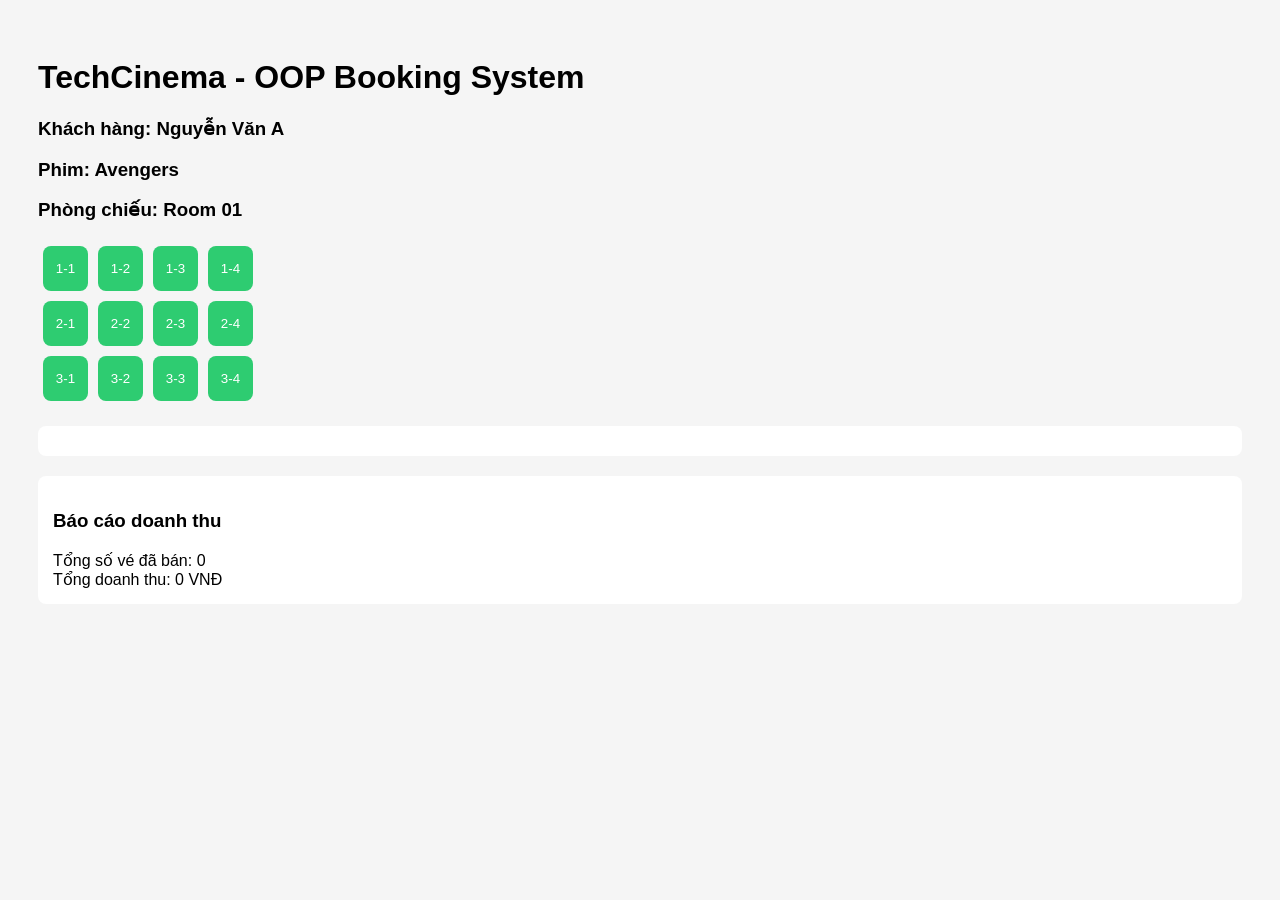
==== mini_21_projec4/index.html @ 23abfb46 "update" ====
<!DOCTYPE html>
<html lang="vi">
<head>
  <meta charset="UTF-8">
  <title>TechCinema OOP</title>
  <style>
    body {
      font-family: Arial, sans-serif;
      padding: 30px;
      background: #f5f5f5;
    }

    .seat {
      width: 45px;
      height: 45px;
      margin: 5px;
      border: none;
      border-radius: 8px;
      background: #2ecc71;
      color: white;
      cursor: pointer;
    }

    .seat.booked {
      background: #e74c3c;
      cursor: not-allowed;
    }

    #seatContainer {
      margin-top: 20px;
    }

    #result, #report {
      margin-top: 20px;
      padding: 15px;
      background: white;
      border-radius: 8px;
    }
  </style>
</head>
<body>

  <h1>TechCinema - OOP Booking System</h1>

  <h3>Khách hàng: Nguyễn Văn A</h3>
  <h3>Phim: Avengers</h3>
  <h3>Phòng chiếu: Room 01</h3>

  <div id="seatContainer"></div>

  <div id="result"></div>
  <div id="report"></div>

  <script>
    class Movie {
      #basePrice;

      constructor(id, title, basePrice = 0) {
        this.id = id;
        this.title = title;
        this.basePrice = basePrice;
      }

      get basePrice() {
        return this.#basePrice;
      }

      set basePrice(value) {
        if (typeof value !== "number" || value < 0) {
          throw new Error("Giá vé không được âm hoặc sai kiểu dữ liệu");
        }
        this.#basePrice = value;
      }
    }

    class Room {
      #seatMap;

      constructor(roomId, rows = 3, cols = 4) {
        this.roomId = roomId;
        this.#seatMap = [];

        for (let i = 0; i < rows; i++) {
          const row = [];
          for (let j = 0; j < cols; j++) {
            row.push(false);
          }
          this.#seatMap.push(row);
        }
      }

      get seatMap() {
        return this.#seatMap.map(row => [...row]);
      }

      set seatMap(newSeatMap) {
        if (!Array.isArray(newSeatMap) || newSeatMap.length === 0) {
          throw new Error("Sơ đồ ghế không hợp lệ");
        }

        const isValid = newSeatMap.every(row =>
          Array.isArray(row) && row.every(seat => typeof seat === "boolean")
        );

        if (!isValid) {
          throw new Error("Sơ đồ ghế chỉ được chứa giá trị true hoặc false");
        }

        this.#seatMap = newSeatMap.map(row => [...row]);
      }

      bookSeat(row, col) {
        if (
          row < 0 ||
          col < 0 ||
          row >= this.#seatMap.length ||
          col >= this.#seatMap[row].length
        ) {
          return false;
        }

        if (this.#seatMap[row][col] === true) {
          return false;
        }

        this.#seatMap[row][col] = true;
        return true;
      }

      isSeatBooked(row, col) {
        return this.#seatMap[row][col] === true;
      }
    }

    class Customer {
      #balance;

      constructor(id, name, balance = 0) {
        this.id = id;
        this.name = name;
        this.balance = balance;
      }

      get balance() {
        return this.#balance;
      }

      set balance(value) {
        if (typeof value !== "number" || value < 0) {
          throw new Error("Số dư khách hàng không hợp lệ");
        }
        this.#balance = value;
      }
    }

    class Ticket {
      #price;

      constructor(ticketId, movie, room, customer, row, col, price) {
        this.ticketId = ticketId;
        this.movie = movie;
        this.room = room;
        this.customer = customer;
        this.row = row;
        this.col = col;
        this.price = price;
        this.createdAt = new Date();
      }

      get price() {
        return this.#price;
      }

      set price(value) {
        if (typeof value !== "number" || value < 0) {
          throw new Error("Giá vé của ticket không hợp lệ");
        }
        this.#price = value;
      }

      getInfo() {
        return `
          Mã vé: ${this.ticketId}<br>
          Khách hàng: ${this.customer.name}<br>
          Phim: ${this.movie.title}<br>
          Phòng: ${this.room.roomId}<br>
          Ghế: Hàng ${this.row + 1}, Cột ${this.col + 1}<br>
          Giá vé: ${this.price.toLocaleString()} VNĐ
        `;
      }
    }

    class Transaction {
      constructor(transactionId, ticket) {
        this.transactionId = transactionId;
        this.ticket = ticket;
        this.createdAt = new Date();
      }
    }

    class BookingSystem {
      #transactionHistory;
      #revenue;

      constructor(rooms = [], movies = []) {
        this.rooms = rooms;
        this.movies = movies;
        this.#transactionHistory = [];
        this.#revenue = 0;
      }

      get revenue() {
        return this.#revenue;
      }

      get transactionHistory() {
        return [...this.#transactionHistory];
      }

      findRoom(roomId) {
        return this.rooms.find(room => room.roomId === roomId);
      }

      findMovie(movieId) {
        return this.movies.find(movie => movie.id === movieId);
      }

      buyTicket(customer, movieId, roomId, row, col) {
        const movie = this.findMovie(movieId);
        const room = this.findRoom(roomId);

        if (!movie || !room) {
          return null;
        }

        const isBooked = room.bookSeat(row, col);

        if (!isBooked) {
          return null;
        }

        const ticket = new Ticket(
          "TICKET-" + Date.now(),
          movie,
          room,
          customer,
          row,
          col,
          movie.basePrice
        );

        const transaction = new Transaction(
          "TRANS-" + Date.now(),
          ticket
        );

        this.#transactionHistory.push(transaction);
        this.#revenue += ticket.price;

        return ticket;
      }

      getDailyReport() {
        const totalTickets = this.#transactionHistory.length;

        const totalRevenue = this.#transactionHistory.reduce((sum, transaction) => {
          return sum + transaction.ticket.price;
        }, 0);

        return {
          totalTickets,
          totalRevenue
        };
      }

      renderSeats(roomId, movieId, customer, containerId) {
        const room = this.findRoom(roomId);
        const container = document.getElementById(containerId);

        container.innerHTML = "";

        const seatMap = room.seatMap;

        seatMap.forEach((row, rowIndex) => {
          const rowDiv = document.createElement("div");

          row.forEach((seat, colIndex) => {
            const button = document.createElement("button");
            button.className = "seat";
            button.textContent = `${rowIndex + 1}-${colIndex + 1}`;

            if (seat === true) {
              button.classList.add("booked");
            }

            button.addEventListener("click", () => {
              const ticket = this.buyTicket(
                customer,
                movieId,
                roomId,
                rowIndex,
                colIndex
              );

              const result = document.getElementById("result");

              if (ticket) {
                result.innerHTML = `
                  <h3>Đặt vé thành công</h3>
                  ${ticket.getInfo()}
                `;
              } else {
                result.innerHTML = "<h3>Ghế đã được đặt hoặc không hợp lệ</h3>";
              }

              this.renderSeats(roomId, movieId, customer, containerId);
              this.renderReport();
            });

            rowDiv.appendChild(button);
          });

          container.appendChild(rowDiv);
        });
      }

      renderReport() {
        const report = this.getDailyReport();

        document.getElementById("report").innerHTML = `
          <h3>Báo cáo doanh thu</h3>
          Tổng số vé đã bán: ${report.totalTickets}<br>
          Tổng doanh thu: ${report.totalRevenue.toLocaleString()} VNĐ
        `;
      }
    }

    const movie1 = new Movie("M01", "Avengers", 90000);
    const movie2 = new Movie("M02", "Spider Man", 85000);

    const room1 = new Room("R01", 3, 4);
    const room2 = new Room("R02", 4, 5);

    const customer1 = new Customer("C01", "Nguyễn Văn A", 500000);

    const bookingSystem = new BookingSystem(
      [room1, room2],
      [movie1, movie2]
    );

    bookingSystem.renderSeats("R01", "M01", customer1, "seatContainer");
    bookingSystem.renderReport();
  </script>

</body>
</html>
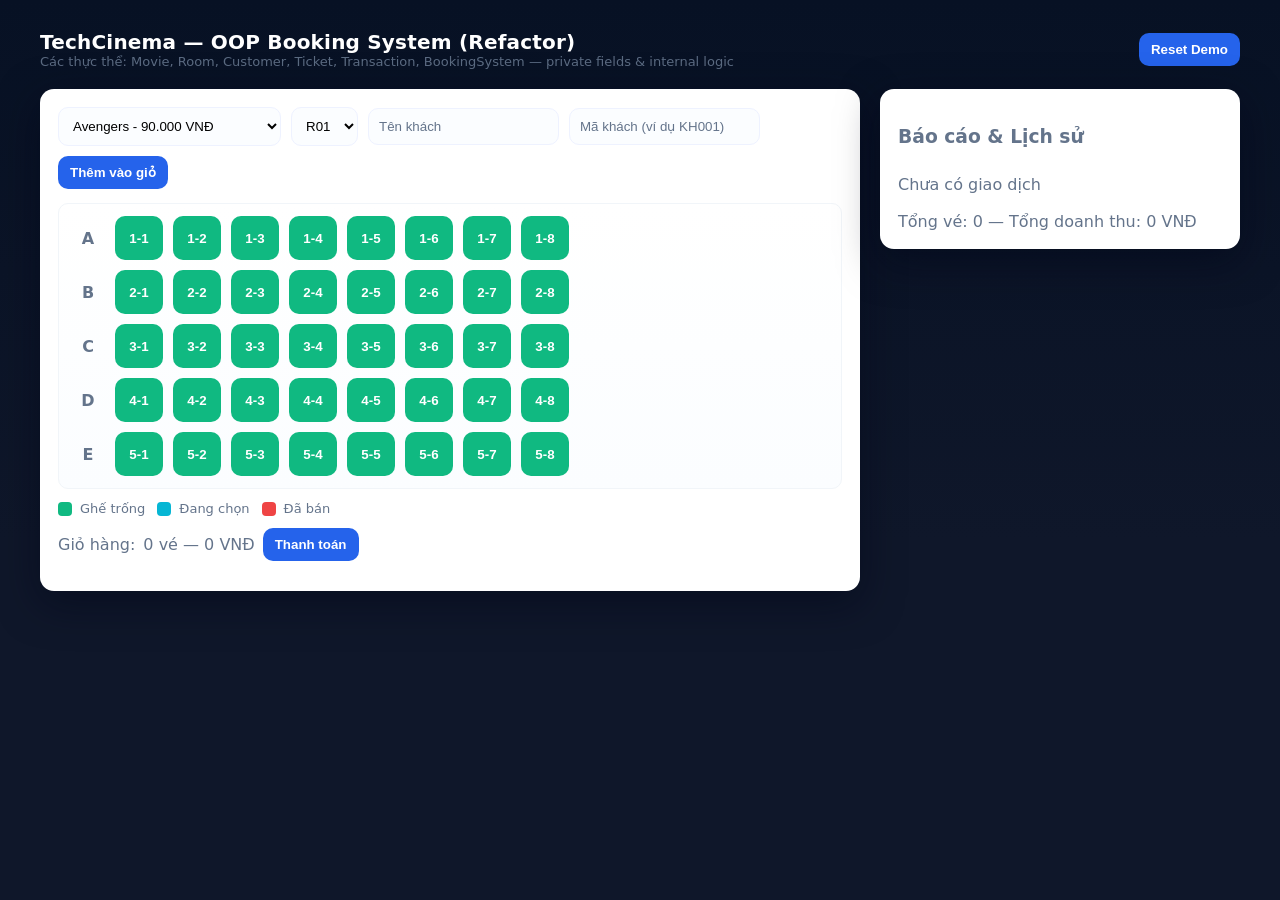
==== commit f03865a7: "update" ====
--- a/mini_21_projec4/index.html
+++ b/mini_21_projec4/index.html
@@ -1,356 +1,370 @@
 <!DOCTYPE html>
 <html lang="vi">
-<head>
-  <meta charset="UTF-8">
-  <title>TechCinema OOP</title>
-  <style>
-    body {
-      font-family: Arial, sans-serif;
-      padding: 30px;
-      background: #f5f5f5;
-    }
-
-    .seat {
-      width: 45px;
-      height: 45px;
-      margin: 5px;
-      border: none;
-      border-radius: 8px;
-      background: #2ecc71;
-      color: white;
-      cursor: pointer;
-    }
-
-    .seat.booked {
-      background: #e74c3c;
-      cursor: not-allowed;
-    }
-
-    #seatContainer {
-      margin-top: 20px;
-    }
-
-    #result, #report {
-      margin-top: 20px;
-      padding: 15px;
-      background: white;
-      border-radius: 8px;
-    }
-  </style>
-</head>
-<body>
-
-  <h1>TechCinema - OOP Booking System</h1>
-
-  <h3>Khách hàng: Nguyễn Văn A</h3>
-  <h3>Phim: Avengers</h3>
-  <h3>Phòng chiếu: Room 01</h3>
-
-  <div id="seatContainer"></div>
-
-  <div id="result"></div>
-  <div id="report"></div>
-
-  <script>
-    class Movie {
-      #basePrice;
-
-      constructor(id, title, basePrice = 0) {
-        this.id = id;
-        this.title = title;
-        this.basePrice = basePrice;
-      }
-
-      get basePrice() {
-        return this.#basePrice;
-      }
-
-      set basePrice(value) {
-        if (typeof value !== "number" || value < 0) {
-          throw new Error("Giá vé không được âm hoặc sai kiểu dữ liệu");
-        }
-        this.#basePrice = value;
-      }
-    }
-
-    class Room {
-      #seatMap;
-
-      constructor(roomId, rows = 3, cols = 4) {
-        this.roomId = roomId;
-        this.#seatMap = [];
-
-        for (let i = 0; i < rows; i++) {
-          const row = [];
-          for (let j = 0; j < cols; j++) {
-            row.push(false);
+  <head>
+    <meta charset="utf-8" />
+    <meta name="viewport" content="width=device-width,initial-scale=1" />
+    <title>TechCinema - OOP Refactor</title>
+    <style>
+      :root{
+        --bg-0: #071124;
+        --bg-1: #0f172a;
+        --card: #ffffff;
+        --accent: #2563eb;
+        --accent-2: #06b6d4;
+        --success: #10b981;
+        --danger: #ef4444;
+        --muted: #64748b;
+      }
+      *,*::before,*::after{box-sizing:border-box}
+      body{
+        font-family: Inter, ui-sans-serif, system-ui, -apple-system, "Segoe UI", Roboto, "Helvetica Neue", Arial;
+        margin:0;min-height:100vh;padding:30px;background:linear-gradient(180deg,var(--bg-0) 0%, var(--bg-1) 60%);color:#0b1220;
+      }
+
+      .container{max-width:1200px;margin:0 auto}
+
+      header{display:flex;align-items:center;justify-content:space-between;color:#fff;margin-bottom:20px}
+      header h1{margin:0;font-size:20px;letter-spacing:0.2px}
+      header .muted{opacity:0.9;font-size:13px}
+
+      .layout{display:grid;grid-template-columns:1fr 360px;gap:20px}
+
+      .card{background:var(--card);border-radius:14px;padding:18px;box-shadow:0 12px 40px rgba(2,6,23,0.5)}
+
+      .controls{display:flex;gap:10px;align-items:center;margin-bottom:14px;flex-wrap:wrap}
+      select,input{padding:10px;border-radius:10px;border:1px solid #eef2ff;background:#fbfdff}
+      input::placeholder{color:var(--muted)}
+
+      .controls .btn{display:inline-flex;align-items:center;gap:8px}
+
+      #seatContainer{display:flex;flex-direction:column;gap:10px;padding:12px;border-radius:10px;border:1px solid #f1f5f9;background:linear-gradient(180deg,#ffffff, #fbfdff)}
+
+      .seat-row{display:flex;gap:10px;align-items:center}
+      .row-label{width:34px;color:var(--muted);font-weight:800;text-align:center}
+
+      .seat{width:48px;height:44px;border-radius:10px;border:0;color:#fff;font-weight:800;cursor:pointer;transition:transform .12s ease, box-shadow .12s ease}
+      .seat:hover{transform:translateY(-4px);box-shadow:0 8px 18px rgba(16,24,40,0.12)}
+      .seat.free{background:var(--success)}
+      .seat.booked{background:var(--danger);cursor:not-allowed;opacity:0.95}
+      .seat.selected{background:var(--accent-2)}
+
+      .legend{display:flex;gap:12px;align-items:center;margin-top:12px}
+      .legend-item{display:inline-flex;gap:8px;align-items:center;font-size:13px;color:var(--muted)}
+      .legend-dot{width:14px;height:14px;border-radius:4px}
+
+      .panel-compact{display:grid;gap:10px}
+      .btn{padding:9px 12px;border-radius:10px;border:0;cursor:pointer;background:var(--accent);color:#fff;font-weight:700}
+      .btn.secondary{background:#6b7280}
+
+      .muted{color:var(--muted)}
+      .list{max-height:360px;overflow:auto;display:grid;gap:10px}
+
+      #result > div{border-radius:10px;padding:10px}
+
+      @media(max-width:980px){
+        .layout{grid-template-columns:1fr}
+        .controls{justify-content:flex-start}
+      }
+    </style>
+  </head>
+  <body>
+    <div class="container">
+      <header>
+        <div>
+          <h1>TechCinema — OOP Booking System (Refactor)</h1>
+          <div class="muted">Các thực thể: Movie, Room, Customer, Ticket, Transaction, BookingSystem — private fields & internal logic</div>
+        </div>
+        <div>
+          <button id="resetBtn" class="btn">Reset Demo</button>
+        </div>
+      </header>
+
+      <div class="layout">
+        <main class="card">
+          <div class="controls">
+            <select id="movieSelect"></select>
+            <select id="roomSelect"></select>
+            <input id="customerName" placeholder="Tên khách" />
+            <input id="customerId" placeholder="Mã khách (ví dụ KH001)" />
+            <button id="addToCart" class="btn">Thêm vào giỏ</button>
+          </div>
+
+          <div id="seatContainer"></div>
+
+          <div class="legend" aria-hidden="true">
+            <div class="legend-item"><span class="legend-dot" style="background:var(--success)"></span> Ghế trống</div>
+            <div class="legend-item"><span class="legend-dot" style="background:var(--accent-2)"></span> Đang chọn</div>
+            <div class="legend-item"><span class="legend-dot" style="background:var(--danger)"></span> Đã bán</div>
+          </div>
+
+          <div style="margin-top:12px;display:flex;gap:8px;align-items:center">
+            <div class="muted">Giỏ hàng:</div>
+            <div id="cartSummary" class="muted">0 vé — 0 VNĐ</div>
+            <button id="checkoutBtn" class="btn">Thanh toán</button>
+          </div>
+
+          <div id="result" style="margin-top:12px"></div>
+        </main>
+
+        <aside>
+          <div class="card panel-compact">
+            <h3 class="muted">Báo cáo & Lịch sử</h3>
+            <div id="reportArea" class="list"></div>
+            <div id="dailyReport" class="muted" style="margin-top:8px"></div>
+          </div>
+        </aside>
+      </div>
+    </div>
+
+    <script>
+      // Utility deep clone & currency
+      const U = {
+        deepClone(v){ return JSON.parse(JSON.stringify(v)) },
+        formatVND(n){ return n.toLocaleString('vi-VN') + ' VNĐ' }
+      };
+
+      // --- Classes ---
+      class Movie {
+        #basePrice = 0;
+        constructor(id, title, basePrice = 0){
+          this.id = id ?? ('M' + Date.now());
+          this.title = title ?? 'Untitled';
+          this.basePrice = (typeof basePrice === 'number' ? basePrice : 0);
+        }
+        get basePrice(){ return this.#basePrice }
+        set basePrice(v){
+          if(typeof v !== 'number' || isNaN(v) || v < 0) throw new Error('Movie.basePrice phải là số >= 0');
+          this.#basePrice = v;
+        }
+      }
+
+      class Room {
+        #seatMap = [];
+        constructor(roomId, rows = 5, cols = 8, template=null){
+          this.roomId = roomId ?? ('R' + Math.floor(Math.random()*1000));
+          // initialize seatMap: false = free, true = booked
+          if(template && Array.isArray(template)){
+            // deep copy
+            this.#seatMap = U.deepClone(template).map(r => r.map(c => Boolean(c)));
+          } else {
+            for(let i=0;i<rows;i++){ this.#seatMap.push(new Array(cols).fill(false)); }
           }
-          this.#seatMap.push(row);
-        }
-      }
-
-      get seatMap() {
-        return this.#seatMap.map(row => [...row]);
-      }
-
-      set seatMap(newSeatMap) {
-        if (!Array.isArray(newSeatMap) || newSeatMap.length === 0) {
-          throw new Error("Sơ đồ ghế không hợp lệ");
-        }
-
-        const isValid = newSeatMap.every(row =>
-          Array.isArray(row) && row.every(seat => typeof seat === "boolean")
-        );
-
-        if (!isValid) {
-          throw new Error("Sơ đồ ghế chỉ được chứa giá trị true hoặc false");
-        }
-
-        this.#seatMap = newSeatMap.map(row => [...row]);
-      }
-
-      bookSeat(row, col) {
-        if (
-          row < 0 ||
-          col < 0 ||
-          row >= this.#seatMap.length ||
-          col >= this.#seatMap[row].length
-        ) {
-          return false;
-        }
-
-        if (this.#seatMap[row][col] === true) {
-          return false;
-        }
-
-        this.#seatMap[row][col] = true;
-        return true;
-      }
-
-      isSeatBooked(row, col) {
-        return this.#seatMap[row][col] === true;
-      }
-    }
-
-    class Customer {
-      #balance;
-
-      constructor(id, name, balance = 0) {
-        this.id = id;
-        this.name = name;
-        this.balance = balance;
-      }
-
-      get balance() {
-        return this.#balance;
-      }
-
-      set balance(value) {
-        if (typeof value !== "number" || value < 0) {
-          throw new Error("Số dư khách hàng không hợp lệ");
-        }
-        this.#balance = value;
-      }
-    }
-
-    class Ticket {
-      #price;
-
-      constructor(ticketId, movie, room, customer, row, col, price) {
-        this.ticketId = ticketId;
-        this.movie = movie;
-        this.room = room;
-        this.customer = customer;
-        this.row = row;
-        this.col = col;
-        this.price = price;
-        this.createdAt = new Date();
-      }
-
-      get price() {
-        return this.#price;
-      }
-
-      set price(value) {
-        if (typeof value !== "number" || value < 0) {
-          throw new Error("Giá vé của ticket không hợp lệ");
-        }
-        this.#price = value;
-      }
-
-      getInfo() {
-        return `
-          Mã vé: ${this.ticketId}<br>
-          Khách hàng: ${this.customer.name}<br>
-          Phim: ${this.movie.title}<br>
-          Phòng: ${this.room.roomId}<br>
-          Ghế: Hàng ${this.row + 1}, Cột ${this.col + 1}<br>
-          Giá vé: ${this.price.toLocaleString()} VNĐ
-        `;
-      }
-    }
-
-    class Transaction {
-      constructor(transactionId, ticket) {
-        this.transactionId = transactionId;
-        this.ticket = ticket;
-        this.createdAt = new Date();
-      }
-    }
-
-    class BookingSystem {
-      #transactionHistory;
-      #revenue;
-
-      constructor(rooms = [], movies = []) {
-        this.rooms = rooms;
-        this.movies = movies;
-        this.#transactionHistory = [];
-        this.#revenue = 0;
-      }
-
-      get revenue() {
-        return this.#revenue;
-      }
-
-      get transactionHistory() {
-        return [...this.#transactionHistory];
-      }
-
-      findRoom(roomId) {
-        return this.rooms.find(room => room.roomId === roomId);
-      }
-
-      findMovie(movieId) {
-        return this.movies.find(movie => movie.id === movieId);
-      }
-
-      buyTicket(customer, movieId, roomId, row, col) {
-        const movie = this.findMovie(movieId);
-        const room = this.findRoom(roomId);
-
-        if (!movie || !room) {
-          return null;
-        }
-
-        const isBooked = room.bookSeat(row, col);
-
-        if (!isBooked) {
-          return null;
-        }
-
-        const ticket = new Ticket(
-          "TICKET-" + Date.now(),
-          movie,
-          room,
-          customer,
-          row,
-          col,
-          movie.basePrice
-        );
-
-        const transaction = new Transaction(
-          "TRANS-" + Date.now(),
-          ticket
-        );
-
-        this.#transactionHistory.push(transaction);
-        this.#revenue += ticket.price;
-
-        return ticket;
-      }
-
-      getDailyReport() {
-        const totalTickets = this.#transactionHistory.length;
-
-        const totalRevenue = this.#transactionHistory.reduce((sum, transaction) => {
-          return sum + transaction.ticket.price;
-        }, 0);
-
-        return {
-          totalTickets,
-          totalRevenue
-        };
-      }
-
-      renderSeats(roomId, movieId, customer, containerId) {
-        const room = this.findRoom(roomId);
-        const container = document.getElementById(containerId);
-
-        container.innerHTML = "";
-
-        const seatMap = room.seatMap;
-
-        seatMap.forEach((row, rowIndex) => {
-          const rowDiv = document.createElement("div");
-
-          row.forEach((seat, colIndex) => {
-            const button = document.createElement("button");
-            button.className = "seat";
-            button.textContent = `${rowIndex + 1}-${colIndex + 1}`;
-
-            if (seat === true) {
-              button.classList.add("booked");
-            }
-
-            button.addEventListener("click", () => {
-              const ticket = this.buyTicket(
-                customer,
-                movieId,
-                roomId,
-                rowIndex,
-                colIndex
-              );
-
-              const result = document.getElementById("result");
-
-              if (ticket) {
-                result.innerHTML = `
-                  <h3>Đặt vé thành công</h3>
-                  ${ticket.getInfo()}
-                `;
-              } else {
-                result.innerHTML = "<h3>Ghế đã được đặt hoặc không hợp lệ</h3>";
+        }
+
+        // return deep copy to avoid external mutation
+        get seatMap(){ return this.#seatMap.map(r => [...r]) }
+        set seatMap(map){
+          if(!Array.isArray(map) || !map.length) throw new Error('seatMap invalid');
+          if(!map.every(r => Array.isArray(r))) throw new Error('seatMap must be 2D array');
+          this.#seatMap = map.map(r => r.map(c => Boolean(c)));
+        }
+
+        rows(){ return this.#seatMap.length }
+        cols(){ return this.#seatMap[0]?.length ?? 0 }
+
+        isSeatBooked(row,col){
+          return !!(this.#seatMap[row] && this.#seatMap[row][col]);
+        }
+
+        // bookSeat returns true if success, false if already booked or invalid
+        bookSeat(row,col){
+          if(row<0||col<0||row>=this.rows()||col>=this.cols()) return false;
+          if(this.#seatMap[row][col]) return false;
+          this.#seatMap[row][col] = true;
+          return true;
+        }
+      }
+
+      class Customer {
+        #balance = 0;
+        constructor(id, name, balance=0){ this.id = id; this.name = name; this.balance = balance }
+        get balance(){ return this.#balance }
+        set balance(v){ if(typeof v!=='number' || v<0) throw new Error('Balance must be >=0'); this.#balance = v }
+      }
+
+      class Ticket {
+        #price = 0;
+        constructor(id, movie, room, customer, row, col, price){
+          this.id = id; this.movie = movie; this.room = room; this.customer = customer; this.row = row; this.col = col;
+          this.price = price; this.createdAt = new Date();
+        }
+        get price(){ return this.#price }
+        set price(v){ if(typeof v!=='number'||v<0) throw new Error('Ticket.price invalid'); this.#price = v }
+        info(){ return `${this.customer.name} - ${this.movie.title} - R${this.room.roomId} ${this.row+1}-${this.col+1} - ${U.formatVND(this.price)}` }
+      }
+
+      class Transaction {
+        constructor(id, items){ this.id = id; this.items = U.deepClone(items); this.createdAt = new Date(); this.total = items.reduce((s,i)=>s+i.price,0) }
+      }
+
+      class BookingSystem {
+        #transactionHistory = [];
+        #revenue = 0;
+        constructor(rooms = [], movies = []){ this.rooms = rooms; this.movies = movies }
+        get transactionHistory(){ return U.deepClone(this.#transactionHistory) }
+        get revenue(){ return this.#revenue }
+
+        findRoom(id){ return this.rooms.find(r=>r.roomId===id) }
+        findMovie(id){ return this.movies.find(m=>m.id===id) }
+
+        // buy multiple seats as items array {movieId, roomId, row, col, price, customer}
+        createTransaction(items){
+          if(!Array.isArray(items) || items.length===0) throw new Error('No items');
+          const tx = new Transaction('TX-'+Date.now(), items);
+          this.#transactionHistory.push(tx);
+          this.#revenue += tx.total;
+          return tx;
+        }
+
+        getDailyReport(){ return { totalTickets: this.#transactionHistory.reduce((s,tx)=>s+tx.items.length,0), totalRevenue: this.#revenue } }
+      }
+
+      // --- Demo data (no object literals for core entities) ---
+      const movieA = new Movie('M01','Avengers',90000);
+      const movieB = new Movie('M02','Dune Part Two',100000);
+
+      // small seat template: 5 rows x 8 cols
+      const room1 = new Room('R01',5,8);
+      const room2 = new Room('R02',4,6);
+
+      const demoCustomer = new Customer('C01','Nguyễn Văn A',500000);
+
+      const bookingSystem = new BookingSystem([room1,room2],[movieA,movieB]);
+
+      // --- UI logic ---
+      const dom = {
+        movieSelect: document.getElementById('movieSelect'),
+        roomSelect: document.getElementById('roomSelect'),
+        seatContainer: document.getElementById('seatContainer'),
+        customerName: document.getElementById('customerName'),
+        customerId: document.getElementById('customerId'),
+        addToCart: document.getElementById('addToCart'),
+        checkoutBtn: document.getElementById('checkoutBtn'),
+        cartSummary: document.getElementById('cartSummary'),
+        result: document.getElementById('result'),
+        reportArea: document.getElementById('reportArea'),
+        dailyReport: document.getElementById('dailyReport'),
+        resetBtn: document.getElementById('resetBtn')
+      };
+
+      let selectedSeats = [];
+
+      function renderSelectors(){
+        dom.movieSelect.innerHTML = bookingSystem.movies.map(m=>`<option value="${m.id}">${m.title} - ${U.formatVND(m.basePrice)}</option>`).join('');
+        dom.roomSelect.innerHTML = bookingSystem.rooms.map(r=>`<option value="${r.roomId}">${r.roomId}</option>`).join('');
+      }
+
+      function renderSeatMap(){
+        const roomId = dom.roomSelect.value || bookingSystem.rooms[0].roomId;
+        const movieId = dom.movieSelect.value || bookingSystem.movies[0].id;
+        const room = bookingSystem.findRoom(roomId);
+        const movie = bookingSystem.findMovie(movieId);
+
+        dom.seatContainer.innerHTML = '';
+        const map = room.seatMap; // deep copy
+
+        map.forEach((row, rIdx)=>{
+          const rowDiv = document.createElement('div'); rowDiv.className='seat-row';
+          const label = document.createElement('div'); label.className='row-label'; label.textContent=String.fromCharCode(65+rIdx);
+          rowDiv.appendChild(label);
+          row.forEach((booked,cIdx)=>{
+            const btn = document.createElement('button');
+            btn.className='seat ' + (booked? 'booked':'free');
+            btn.textContent = (rIdx+1) + '-' + (cIdx+1);
+            // use arrow function referencing bookingSystem to avoid this-binding issues
+            btn.addEventListener('click', ()=>{
+              if(room.isSeatBooked(rIdx,cIdx)){
+                showResult('Ghế đã được bán',false); return;
               }
-
-              this.renderSeats(roomId, movieId, customer, containerId);
-              this.renderReport();
+              const exists = selectedSeats.find(s=>s.roomId===roomId && s.row===rIdx && s.col===cIdx);
+              if(exists){ selectedSeats = selectedSeats.filter(s=>!(s.roomId===roomId&&s.row===rIdx&&s.col===cIdx)); }
+              else { selectedSeats.push({ movieId: movie.id, roomId: room.roomId, row:rIdx, col:cIdx, price: movie.basePrice, customerId: dom.customerId.value || demoCustomer.id, customerName: dom.customerName.value || demoCustomer.name }); }
+              renderSeatMap(); renderCartSummary();
             });
 
-            rowDiv.appendChild(button);
+            // style selected
+            const sel = selectedSeats.find(s=>s.roomId===roomId && s.row===rIdx && s.col===cIdx);
+            if(sel) btn.classList.remove('free'), btn.classList.add('selected');
+
+            rowDiv.appendChild(btn);
           });
-
-          container.appendChild(rowDiv);
+          dom.seatContainer.appendChild(rowDiv);
         });
       }
 
-      renderReport() {
-        const report = this.getDailyReport();
-
-        document.getElementById("report").innerHTML = `
-          <h3>Báo cáo doanh thu</h3>
-          Tổng số vé đã bán: ${report.totalTickets}<br>
-          Tổng doanh thu: ${report.totalRevenue.toLocaleString()} VNĐ
-        `;
-      }
-    }
-
-    const movie1 = new Movie("M01", "Avengers", 90000);
-    const movie2 = new Movie("M02", "Spider Man", 85000);
-
-    const room1 = new Room("R01", 3, 4);
-    const room2 = new Room("R02", 4, 5);
-
-    const customer1 = new Customer("C01", "Nguyễn Văn A", 500000);
-
-    const bookingSystem = new BookingSystem(
-      [room1, room2],
-      [movie1, movie2]
-    );
-
-    bookingSystem.renderSeats("R01", "M01", customer1, "seatContainer");
-    bookingSystem.renderReport();
-  </script>
-
-</body>
+      function renderCartSummary(){
+        const count = selectedSeats.length;
+        const total = selectedSeats.reduce((s,i)=>s+i.price,0);
+        dom.cartSummary.textContent = `${count} vé — ${U.formatVND(total)}`;
+      }
+
+      function showResult(msg, ok=true){ dom.result.innerHTML = `<div style="padding:8px;border-radius:8px;background:${ok?'#ecfccb':'#fee2e2'}">${msg}</div>` }
+
+      function addToCartHandler(){
+        if(selectedSeats.length===0){ showResult('Chưa chọn ghế nào',false); return }
+        showResult(`Đã thêm ${selectedSeats.length} vé vào giỏ. Nhấn Thanh toán để hoàn tất.`,true);
+      }
+
+      function checkoutHandler(){
+        try{
+          if(selectedSeats.length===0) throw new Error('Giỏ hàng rỗng');
+          // ensure customers provided
+          const cid = dom.customerId.value.trim() || demoCustomer.id;
+          const cname = dom.customerName.value.trim() || demoCustomer.name;
+          const customer = new Customer(cid, cname, demoCustomer.balance);
+
+          // attempt to book seats via Room.bookSeat to ensure encapsulation
+          const items = [];
+          for(const s of selectedSeats){
+            const room = bookingSystem.findRoom(s.roomId);
+            const ok = room.bookSeat(s.row,s.col);
+            if(!ok) throw new Error('Một ghế đã bị đặt trước khi thanh toán.');
+            items.push(new Ticket('T-'+Date.now()+'-'+Math.random().toString(36).slice(2,6), bookingSystem.findMovie(s.movieId), room, customer, s.row, s.col, s.price));
+          }
+
+          // create transaction (deep cloned inside)
+          const tx = bookingSystem.createTransaction(items.map(t=>({ id: t.id, movieId: t.movie.id, roomId: t.room.roomId, row: t.row, col: t.col, price: t.price, customerId: t.customer.id, customerName: t.customer.name })));
+
+          // show success and clear
+          showResult(`Thanh toán thành công — Mã giao dịch: ${tx.id}`);
+          selectedSeats = [];
+          renderSeatMap(); renderCartSummary(); renderReportArea();
+        }catch(err){ showResult(err.message,false) }
+      }
+
+      function renderReportArea(){
+        const hist = bookingSystem.transactionHistory;
+        dom.reportArea.innerHTML = hist.slice().reverse().map(tx => `<div style="padding:8px;border-radius:8px;background:#f8fafc;border:1px solid #eef2ff">${tx.id} — ${tx.items.length} vé — ${U.formatVND(tx.total)}<br><small class=\"muted\">${new Date(tx.createdAt).toLocaleString()}</small></div>`).join('') || '<div class="muted">Chưa có giao dịch</div>';
+        const r = bookingSystem.getDailyReport();
+        dom.dailyReport.textContent = `Tổng vé: ${r.totalTickets} — Tổng doanh thu: ${U.formatVND(r.totalRevenue)}`;
+      }
+
+      function resetDemo(){
+        // reinstantiate new rooms/movies to avoid overriding instances
+        const m1 = new Movie('M01','Avengers',90000);
+        const m2 = new Movie('M02','Dune Part Two',100000);
+        const r1 = new Room('R01',5,8);
+        const r2 = new Room('R02',4,6);
+        bookingSystem.rooms = [r1,r2]; bookingSystem.movies = [m1,m2];
+        // clear private history by replacing object via reflection-like approach
+        // (we cannot access private fields) so recreate bookingSystem? keep same instance but reset via new instance
+        // simplest: create new BookingSystem and rebind
+        window.bookingSystem = new BookingSystem([r1,r2],[m1,m2]);
+        // replace local reference
+        // restore functions that use bookingSystem variable
+        // reassign
+        renderSelectors(); renderSeatMap(); renderCartSummary(); renderReportArea(); showResult('Đã reset demo',true);
+      }
+
+      // wire events
+      dom.movieSelect.addEventListener('change', ()=>{ renderSeatMap() });
+      dom.roomSelect.addEventListener('change', ()=>{ renderSeatMap() });
+      dom.addToCart.addEventListener('click', addToCartHandler);
+      dom.checkoutBtn.addEventListener('click', checkoutHandler);
+      dom.resetBtn.addEventListener('click', ()=>{ location.reload() });
+
+      // initial render
+      renderSelectors(); renderSeatMap(); renderCartSummary(); renderReportArea();
+    </script>
+  </body>
 </html>
